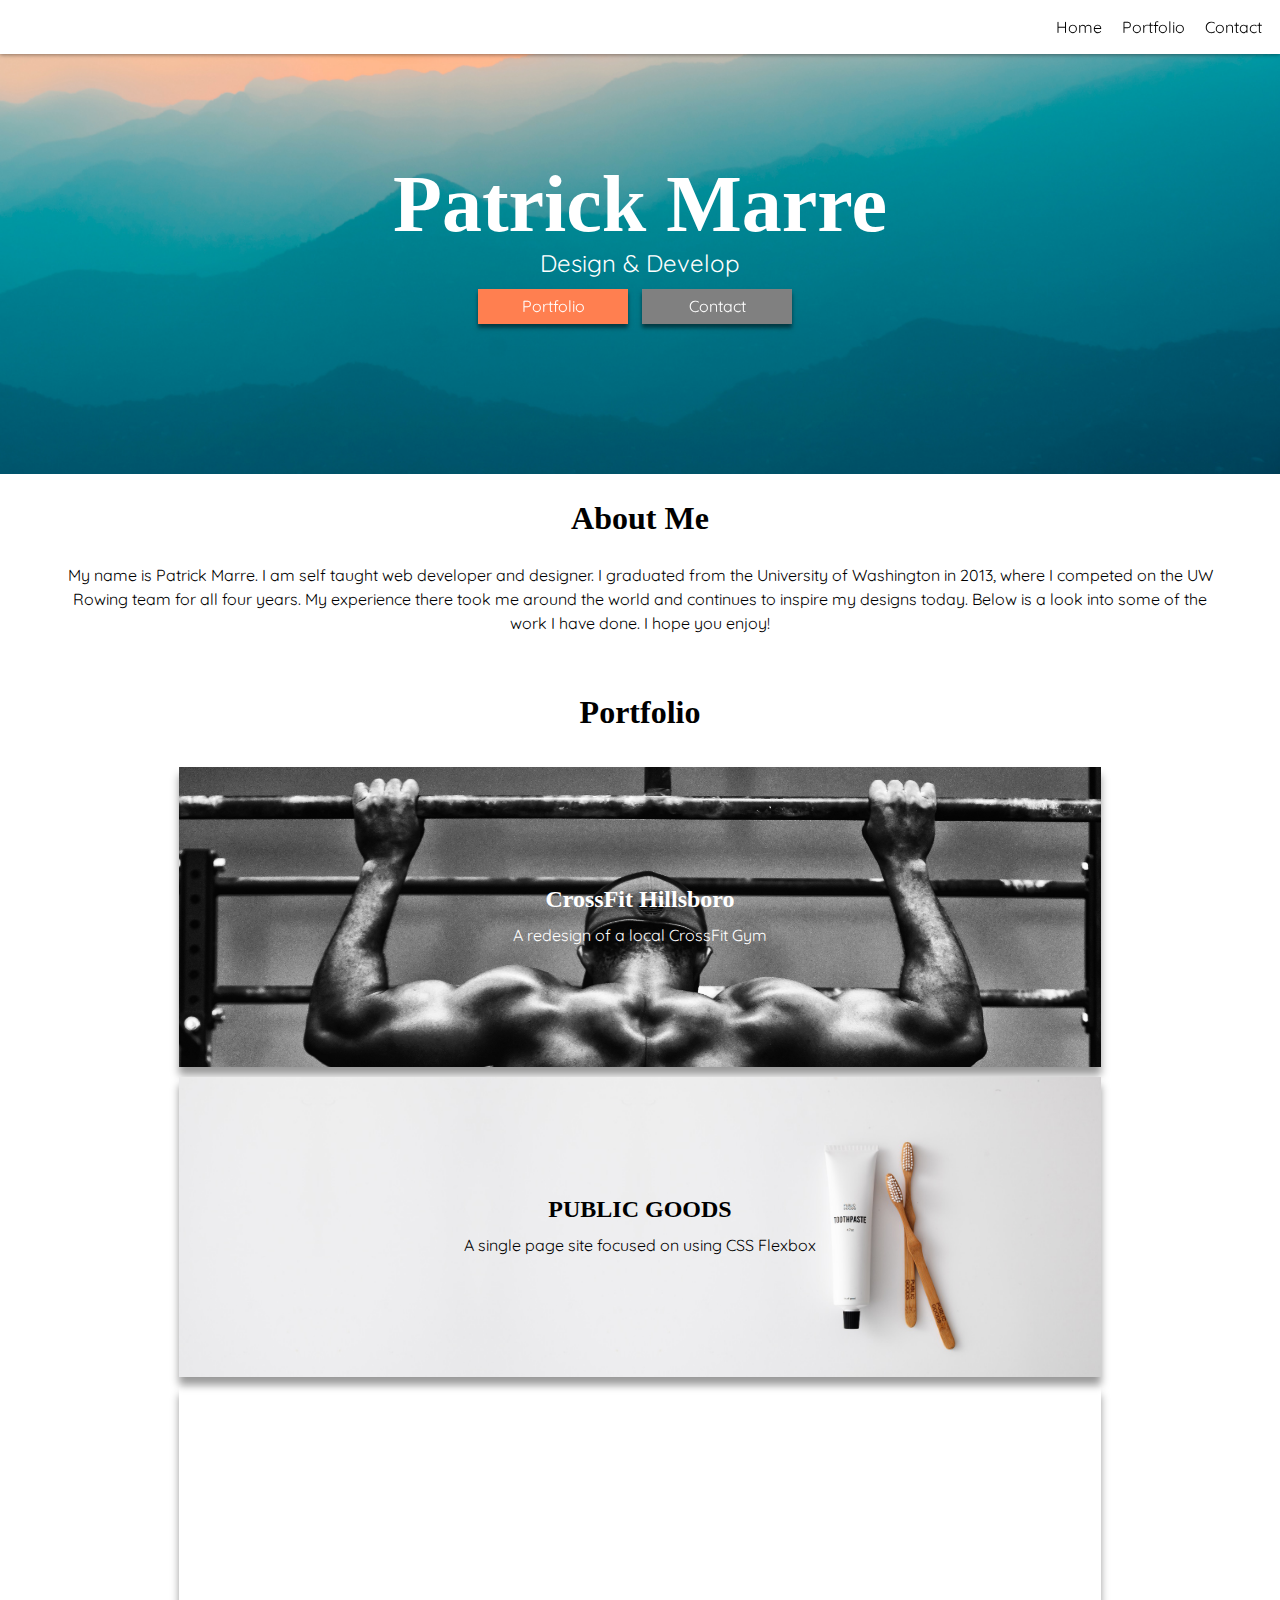
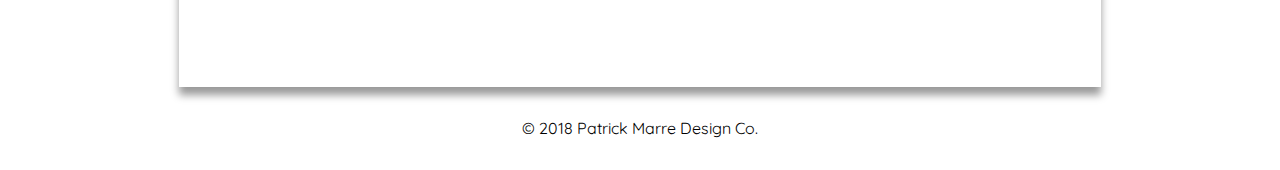
==== index.html @ 1d628f20 "Added link to BOFC" ====
<!DOCTYPE html>
<html>

<head>
    <!-- Global site tag (gtag.js) - Google Analytics -->
<script async src="https://www.googletagmanager.com/gtag/js?id=UA-74331224-1"></script>
<script>
  window.dataLayer = window.dataLayer || [];
  function gtag(){dataLayer.push(arguments);}
  gtag('js', new Date());

  gtag('config', 'UA-74331224-1');
</script>
    <meta name="viewport" content="width=device-width, initial-scale=1.0">
    <title>Marre Design</title>
    <link rel="stylesheet" href="normalize.css">
    <link rel="stylesheet" href="marre.css">
    <link href="https://fonts.googleapis.com/css?family=Quicksand:300|Tinos:700" rel="stylesheet">

</head>

<body>
    <div class="wrapper">
        <header class="container nav-container">
            <nav>
                <!--     Full page nav           -->
                <ul class="main-nav">
                    <li class="nav-item"><a class="home-page" href="index.html">Home</a></li>
                    <li class="nav-item"><a class="portfolio-page" href="#portfolio">Portfolio</a></li>
                    <li class="nav-item"><a class="contact-page" href="contact.html">Contact</li>
                </ul>

                <!--   Mobile Nav -->
                <div class="overlay" id="myNav">
                    <a href="javascript:void(0)" class="closebtn" onclick="closeNav()">&times;</a>
                        <div class="overlay-content">
                            <a href="#">Home</a>
                            <a href="#portfolio">Portfolio</a>
                            <a href="contact.html">Contact</a>
                        </div>
    </div>
    <div class="icon-container">
        <div class="menu-icon" onclick="openNav()">
            <div class="menu-bar"></div>
            <div class="menu-bar"></div>
            <div class="menu-bar"></div>
        </div>

    </div>
    </nav>
    </header>

    <div class="banner">
        <div class="container">
            <div class="title-heading">
                <h1 class="headline">Patrick Marre</h1>
                <span class="subText" id="span-head">Design &amp; Develop</span>
            </div>
            <div class="button-contain">
                <button class="main-btn port-btn"><a href="#portfolio" class="external">Portfolio</a></button>
                <button class="main-btn contact-btn"><a href="contact.html">Contact</a></button>
            </div>
        </div>
    </div>
    <section class="about container">
        <h2 class="about-me">About Me</h2>
        <p class="about-content">My name is Patrick Marre. I am self taught web developer and designer. I graduated from the University of Washington in 2013, where I competed on the UW Rowing team for all four years. My experience there took me around the world and continues to inspire my designs today. Below is a look into some of the work I have done. I hope you enjoy!</p>
    </section>
    <section class="portfolio container">
        <h2 class="port-header" id="portfolio">Portfolio</h2>
        <div class="port-contain">
            <a class="portLinkOne" href="cfh.html">
                <div class="port-item itemOne">
                    <div class="port-text">
                        <h2>CrossFit Hillsboro</h2>
                        <p>A redesign of a local CrossFit Gym</p>
                    </div>
                </div>
            </a>
            <a class="portLinkTwo" href="public_goods.html">
                <div class="port-item itemTwo">
                    <div class="port-text">
                        <h2>PUBLIC GOODS</h2>
                        <p>A single page site focused on using CSS Flexbox</p>
                    </div>
                </div>
            </a>
            <a class="portLinkThree" href="Black%2520Oak%2520(1)/index.html">
                <div class="port-item itemThree">
                    <div class="port-text">
                        <h2>Black Oak Forest Consulting</h2>
                        <p>A project focused on using Bootstrap</p>
                    </div>
                </div>
            </a>
        </div>
    </section>
    <footer class="main-footer">
        <span>&copy; 2018 Patrick Marre Design Co.</span>
    </footer>

    </div>

    <script src="https://code.jquery.com/jquery-3.3.1.min.js" integrity="sha256-FgpCb/KJQlLNfOu91ta32o/NMZxltwRo8QtmkMRdAu8=" crossorigin="anonymous"></script>
    <script src="marre.js"></script>

</body>

</html>
---- marre.css ----
/*---- Base Styling ----*/

* {
    box-sizing: border-box;
    font-family: "Quicksand", serif;
}

html,
body {
    margin: 0;
}

body {
    display: flex;
    min-height: 100vh;
    flex-direction: column;
}

.container {
    width: 90%;
    margin: 0 auto;
    display: flex;
    flex-direction: column;

}

a {
    text-decoration: none;
    color: black;
}

a:focus {
    color: coral;
}

.main-btn a {
    color: white;
    display: block;
}

button:hover {
    opacity: .8;

}

ul,
ol {
    margin: 0;
    padding: 0;
    margin-right: 10px;
}

p {
    line-height: 20px;
}


/*---- Header ----*/

.banner {
    padding: 150px;
    width: 100%;
    background-image: url(willian-justen-de-vasconcellos-603962-unsplash.jpg);
    background-color: tomato;
    color: white;
    background-repeat: no-repeat;
    background-position: center;
    background-size: cover;
    z-index: -1000;
}

h1,
span {
    text-align: center;
}

.headline {
    font-family: "Tinos", cursive;
}


h2,
p {
    text-align: center;
}

h2 {
    font-family: "Tinos", sans-serif;
}

/*---- Main Content ----*/

.about-me,
.port-header {
    font-size: 2em;
}

.about-content {
    line-height: 1.5;
    margin-top: 0;
    margin-bottom: 2em;
}

/*---- Footer ----*/

footer {
    padding: 2em;
    border-top: solid 1px black color: white;
    text-align: center;
    height: calc(100vh-56px);
}



/*---- Media Queries ----*/

@media (max-width: 795px) {
    .main-nav {
        display: none;
    }

    .menu-icon {
        padding-top: 15px;
    }

    .menu-bar {
        background-color: black;
        width: 30px;
        height: 5px;
        margin: 0 auto;
        margin-top: 3px;
    }


    .menu-bar:nth-child(3) {
        margin-bottom: 25px;
    }

    .menu-bar:nth-child(1):hover {
        background-color: coral;
        width: 20px;
    }
    .menu-bar:nth-child(2):hover {
        background-color: coral;
        width: 20px;
    }
    .menu-bar:nth-child(3):hover {
        background-color: coral;
        width: 20px;
    }
    /*---- Mobile Menu Overlay ----*/
    #myNav {
        height: 0;
        width: 100%;
        position: fixed;
        z-index: 3000;
        left: 0;
        top: 0;
        background-color: rgba(0, 0, 0, .8);
        overflow-x: hidden;
        transition: .5s;
    }

    .overlay-content {
        position: relative;
        top: 25%;
        width: 100%;
        text-align: center;
        margin-top: 30px;
    }

    .overlay a {
        padding: 8px;
        text-decoration: none;
        color: white;
        display: block;
        transition: 0.3s;
    }

    .overlay a:hover,
    .overlay a:focus {
        color: coral;
    }

    .overlay .closebtn {
        position: absolute;
        top: 20px;
        right: 45px;
        font-size: 60px;
    }

    /*    Finish Menu Overlay    */
    .container {
        width: 90%;
    }

    .banner {
        padding: 30% 0;
    }

    .headline,
    .subText {
        display: block;

    }

    .port-btn,
    .contact-btn {
        width: 100px;
        padding: .5em;
        display: block;
        margin: 10px auto;
    }

    .port-btn {
        background-color: coral;
        color: white;
        box-shadow: 0 4px 4px rgba(0, 0, 0, .5);
        border: none;
    }

    .contact-btn {
        background-color: gray;
        color: white;
        box-shadow: 0 4px 4px rgba(0, 0, 0, .5);
        border: none;
    }


    .port-item {
        width: 100%;
        height: 200px;
        background-position: center;
        background-repeat: no-repeat;
        background-size: cover;
        position: relative;
    }

    .port-item:hover {
        opacity: .9;
    }

    .port-text {
        line-height: .5;
        margin: 0 auto;
        text-align: center;
        position: absolute;
        transform: translate(75%, 70%);
        width: 80%;
    }

    .port-item a {
        display: block;
    }

    .itemOne {
        background-image: url("edgar-chaparro-669210-unsplash.jpg");
        background-position: top;
        color: white;
    }

    .itemTwo {
        background-image: url("PublicGoods_Laydown_0443.jpg");
        background-position: center;
        color: black;
    }
    .itemThree {
        background-image: url("tree.jpg");
        color: white;
    }

    /*---- Contact Page ----*/
    .contact-banner {
        padding: 75px 10px 10px 10px;
        width: 100%;
        background-color: white;
        color: coral;
        z-index: -1000;
    }

    .contact-headline {
        color: coral;
        margin: 5px auto;
        text-align: center;
        padding-top: 5px;
    }

    .contact-stuff {
        display: inline-flex;
        margin: 0 auto;
        flex-direction: row;
        flex-wrap: wrap;
        /*    background-color: aliceblue;*/
        box-shadow: 0px 2px 4px rgba(0, 0, 0, .4);
        max-width: 400px;
    }

    form {
        padding: 30px;
        min-width: 100%;
    }

    input,
    textarea {
        margin: 5px auto;
        padding: 5px;
        color: gainsboro;
        min-width: 100%;
    }

    input:focus {
        color: black;

    }

    textarea:focus {
        color: black;
    }

    .contact-info {
        width: 100%;
        margin: 5px;
        padding: 5px;
    }

    .port-text {
        position: absolute;
        top: 50%;
        left: 50%;
        transform: translate(-50%, -50%);
        padding: 0 10px
    }
}

@media (min-width: 795px) {
    #myNav {
        display: none;
    }

    .nav-container {
        display: flex;
        width: 100%;
        position: fixed;
        background-color: white;
        box-shadow: 0 1px 4px rgba(0, 0, 0, .4);
        z-index: 3000;
    }

    .main-nav {
        flex: 1 50%;
        flex-direction: row;
        padding: .5em;
        float: right;
    }

    .icon-container {
        display: none;
    }

    .banner {
        min-height: 50vh;

    }

    .headline {
        line-height: 0;
        font-size: 5em;
    }

    .subText {
        margin: 0;
        line-height: .5;
        font-size: 1.5em;
    }

    .headline,
    .subText {
        display: block;
    }

    .title-heading {
        display: block;
        margin: 0 auto;
    }

    .button-contain {

        margin: 0 auto;
        z-index: 10000;
    }

    .port-btn,
    .contact-btn {
        width: 150px;
        padding: .5em;
        margin-top: 20px;
        color: white;
        box-shadow: 0 4px 4px rgba(0, 0, 0, .5);
        border: none;
        margin-right: 10px;

    }

    .port-btn {
        background-color: coral;
        color: white;
    }

    .contact-btn {
        background-color: gray;
    }

    ul,
    ol {
        margin: 0;
        padding: 0;
    }

    ul {
        display: flex;
        flex-direction: column;
        flex-wrap: wrap;
        text-align: center;
    }

    .nav-item {
        list-style: none;
        margin: 0 auto;
        padding: 5px;
        margin: 5px;
    }

    .nav-item:hover {
        border-bottom: solid 3px;
        border-bottom-color: coral;
    }

    .nav-item:active {
        border-bottom: solid 3px;
        border-bottom-color: coral;
    }

    .port-contain {
        display: flex;
        flex-direction: column;
        justify-content: center;
        width: 80%;
        margin: 0 auto;

    }

    .port-item {
        width: 100%;
        height: 300px;
        margin-top: 10px;
        background-position: center;
        background-repeat: no-repeat;
        background-size: cover;
        position: relative;
        box-shadow: 0 8px 8px rgba(0, 0, 0, .4);
    }

    .port-item:hover {
        opacity: .9;
    }

    .port-text {
        line-height: .5;
        margin: 0 auto;
        text-align: center;
        position: absolute;
        top: 50%;
        left: 50%;
        transform: translate(-50%, -50%);
        padding: 0 50px;
        min-width: 40%;
    }
    .itemOne {
        background-image: url("edgar-chaparro-669210-unsplash.jpg");
        background-position: top;
        color: white;
    }

    .itemTwo {
        background-image: url("PublicGoods_Laydown_0443.jpg");
        background-position: center;
        color: black;
    }
    .itemThree {
        background-image: url("tree.jpg");
        color: white;
    }

    /*---- Contact Page ----*/
    .contact-banner {
        padding: 75px 10px 10px 10px;
        width: 100%;
        background-color: white;
        color: coral;
        z-index: -1000;
    }

    .contact-headline {
        color: coral;
        margin: 5px auto;
        text-align: center;
        padding-top: 70px;
        font-size: 2em;
    }

    .contact-stuff {
        display: inline-flex;
        margin: 0 auto;
        flex-direction: row;
        flex-wrap: wrap;
        box-shadow: 0px 1px 4px rgba(0, 0, 0, .4);
        max-width: 400px;
        background-color: gainsboro;
        color: black;
    }

    form {
        padding: 30px;
        min-width: 100%;
    }

    input,
    textarea {
        margin: 5px auto;
        padding: 5px;
        color: gainsboro;
        min-width: 100%;
    }

    input:focus {
        color: black;

    }

    textarea:focus {
        color: black;
    }

    .contact-info {
        width: 100%;
        margin: 5px;
        padding: 5px;
    }

}

}
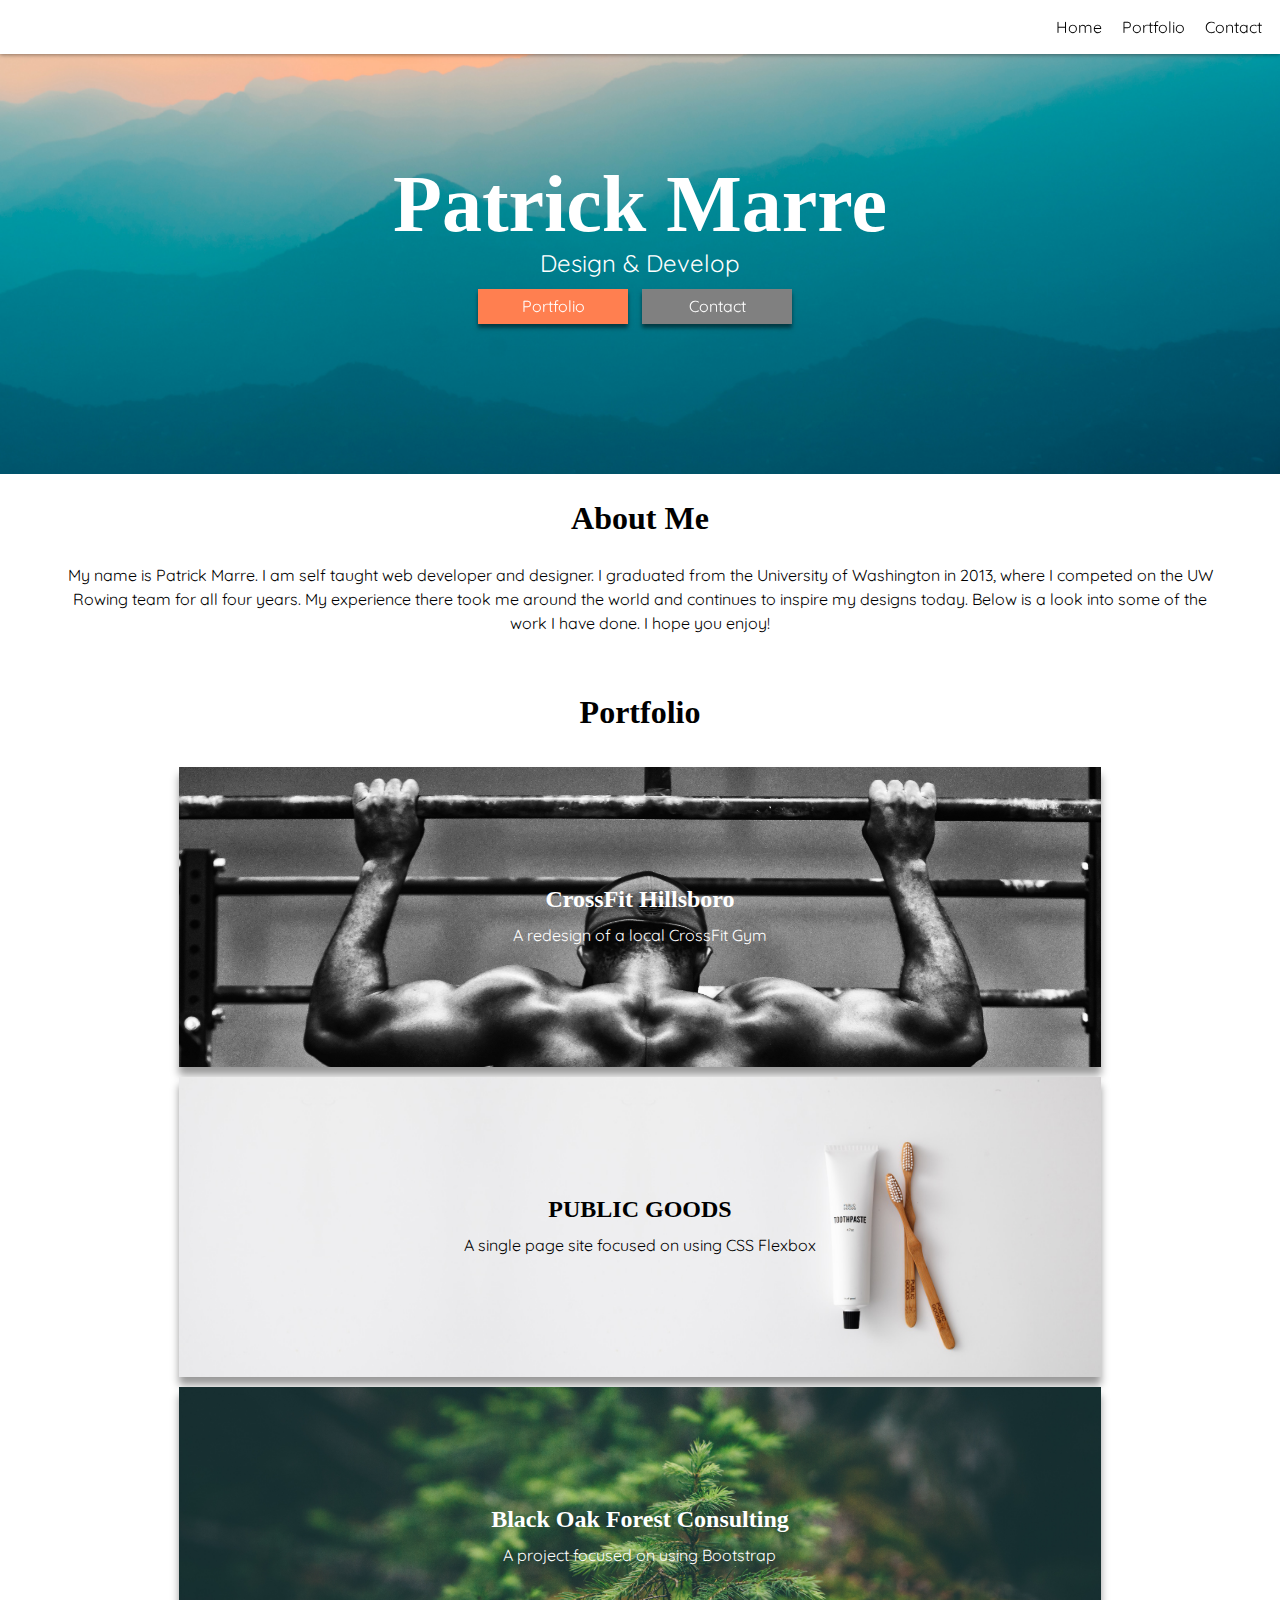
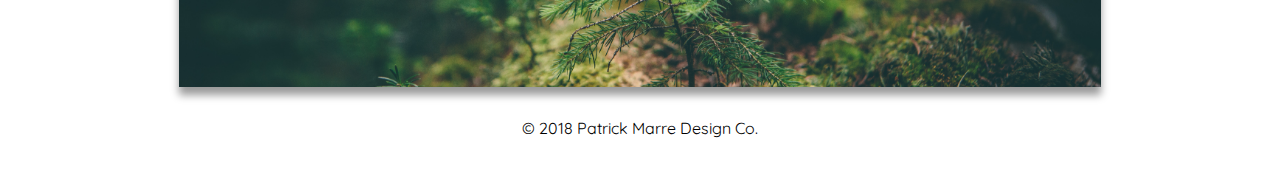
==== commit bbd30505: "Fixed link to BOFC" ====
--- a/index.html
+++ b/index.html
@@ -85,7 +85,7 @@
                     </div>
                 </div>
             </a>
-            <a class="portLinkThree" href="Black%2520Oak%2520(1)/index.html">
+            <a class="portLinkThree" href="blackoak/index.html">
                 <div class="port-item itemThree">
                     <div class="port-text">
                         <h2>Black Oak Forest Consulting</h2>
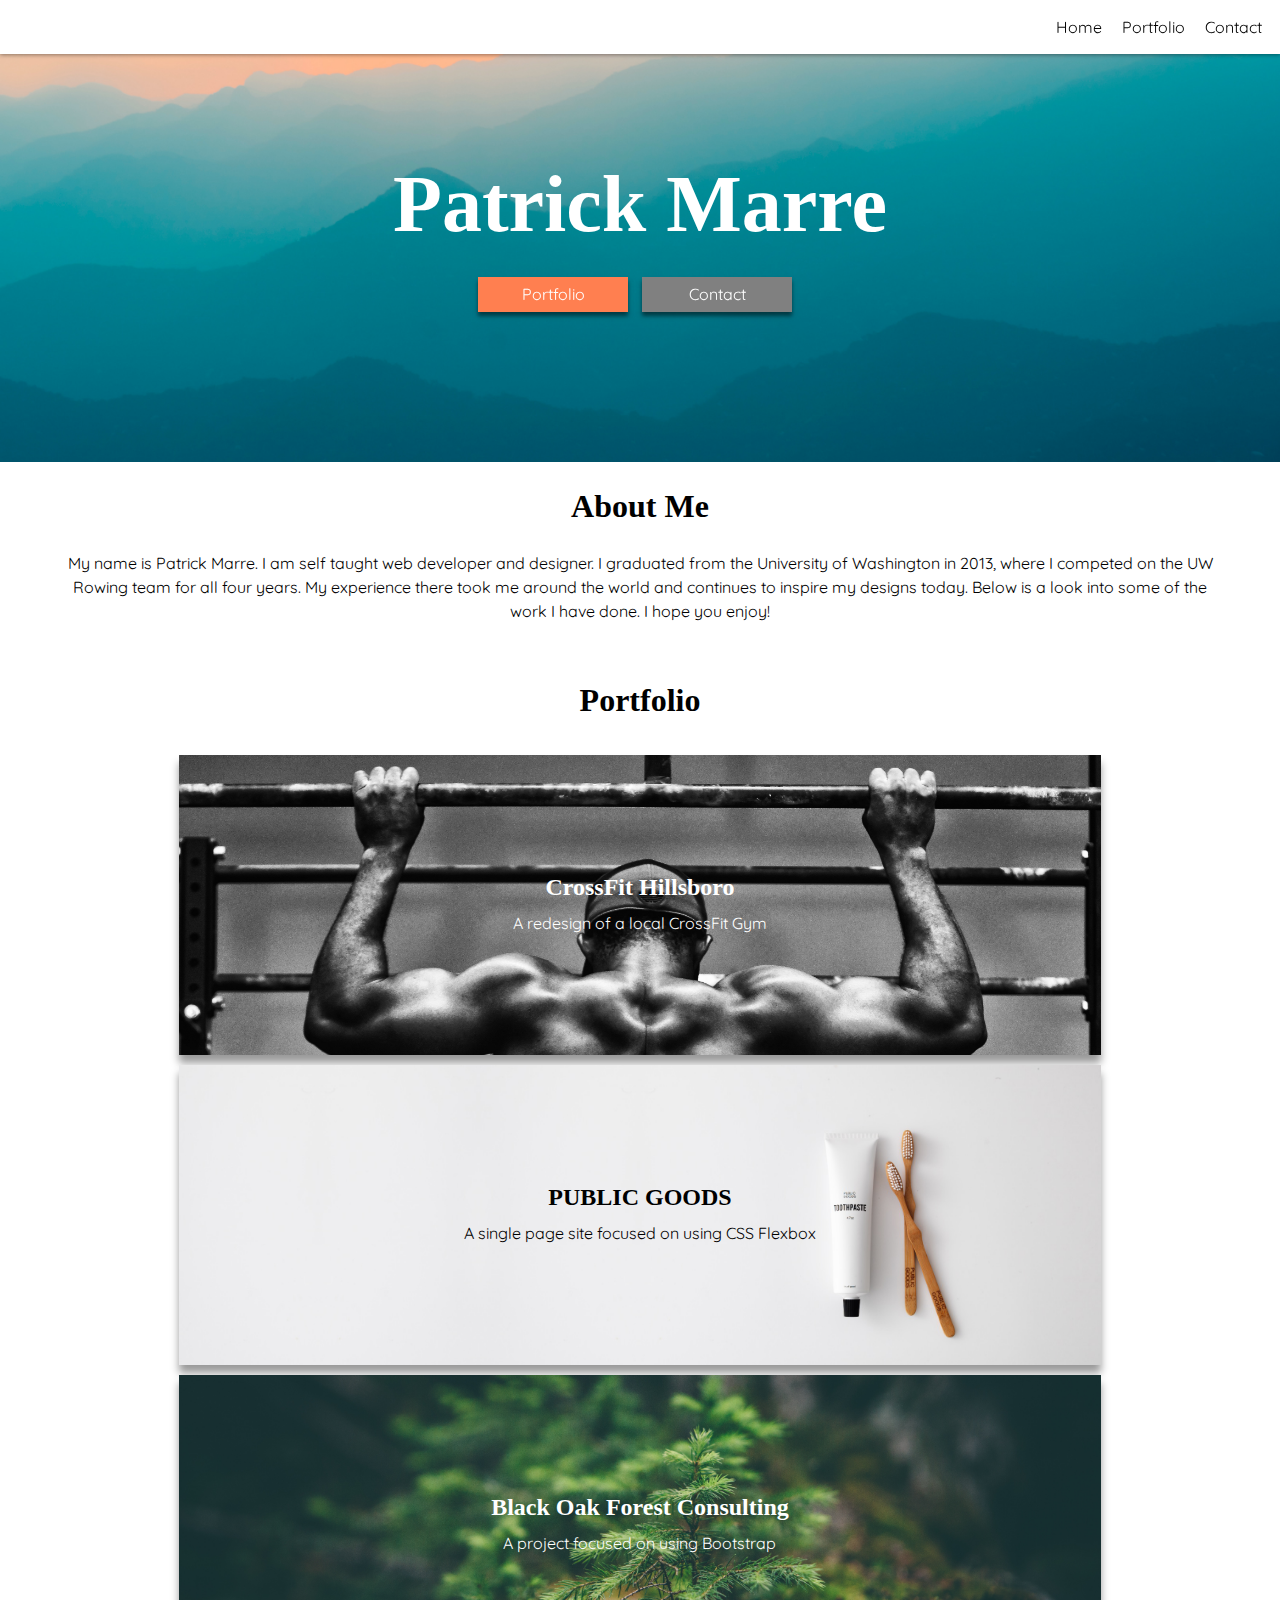
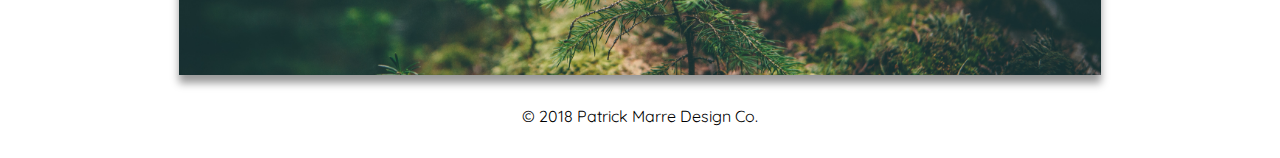
==== commit 8f98d760: "Fixed Portfolio / Added Social Media" ====
--- a/index.html
+++ b/index.html
@@ -3,16 +3,22 @@
 
 <head>
     <!-- Global site tag (gtag.js) - Google Analytics -->
+    <!--
 <script async src="https://www.googletagmanager.com/gtag/js?id=UA-74331224-1"></script>
 <script>
-  window.dataLayer = window.dataLayer || [];
-  function gtag(){dataLayer.push(arguments);}
-  gtag('js', new Date());
+    window.dataLayer = window.dataLayer || [];
 
-  gtag('config', 'UA-74331224-1');
+    function gtag() {
+        dataLayer.push(arguments);
+    }
+    gtag('js', new Date());
+
+    gtag('config', 'UA-74331224-1');
 </script>
+-->
     <meta name="viewport" content="width=device-width, initial-scale=1.0">
     <title>Marre Design</title>
+    <link rel="stylesheet" href="https://use.fontawesome.com/releases/v5.2.0/css/all.css" integrity="sha384-hWVjflwFxL6sNzntih27bfxkr27PmbbK/iSvJ+a4+0owXq79v+lsFkW54bOGbiDQ" crossorigin="anonymous">
     <link rel="stylesheet" href="normalize.css">
     <link rel="stylesheet" href="marre.css">
     <link href="https://fonts.googleapis.com/css?family=Quicksand:300|Tinos:700" rel="stylesheet">
@@ -25,7 +31,7 @@
             <nav>
                 <!--     Full page nav           -->
                 <ul class="main-nav">
-                    <li class="nav-item"><a class="home-page" href="index.html">Home</a></li>
+                    <li class="nav-item"><a class="home-page" href="marre.html">Home</a></li>
                     <li class="nav-item"><a class="portfolio-page" href="#portfolio">Portfolio</a></li>
                     <li class="nav-item"><a class="contact-page" href="contact.html">Contact</li>
                 </ul>
@@ -54,11 +60,16 @@
         <div class="container">
             <div class="title-heading">
                 <h1 class="headline">Patrick Marre</h1>
-                <span class="subText" id="span-head">Design &amp; Develop</span>
+
             </div>
             <div class="button-contain">
                 <button class="main-btn port-btn"><a href="#portfolio" class="external">Portfolio</a></button>
                 <button class="main-btn contact-btn"><a href="contact.html">Contact</a></button>
+            </div>
+            <div class="social-icons">
+                <a href="https://github.com/pmarre" target="_blank"><i class="fab fa-github"></i></a>
+                <a href="https://www.instagram.com/pmdelyte/" target="_blank"><i class="fab fa-instagram"></i></a>
+                <a href="https://www.linkedin.com/in/patrickmarre/" target="_blank"><i class="fab fa-linkedin"></i></a>
             </div>
         </div>
     </div>
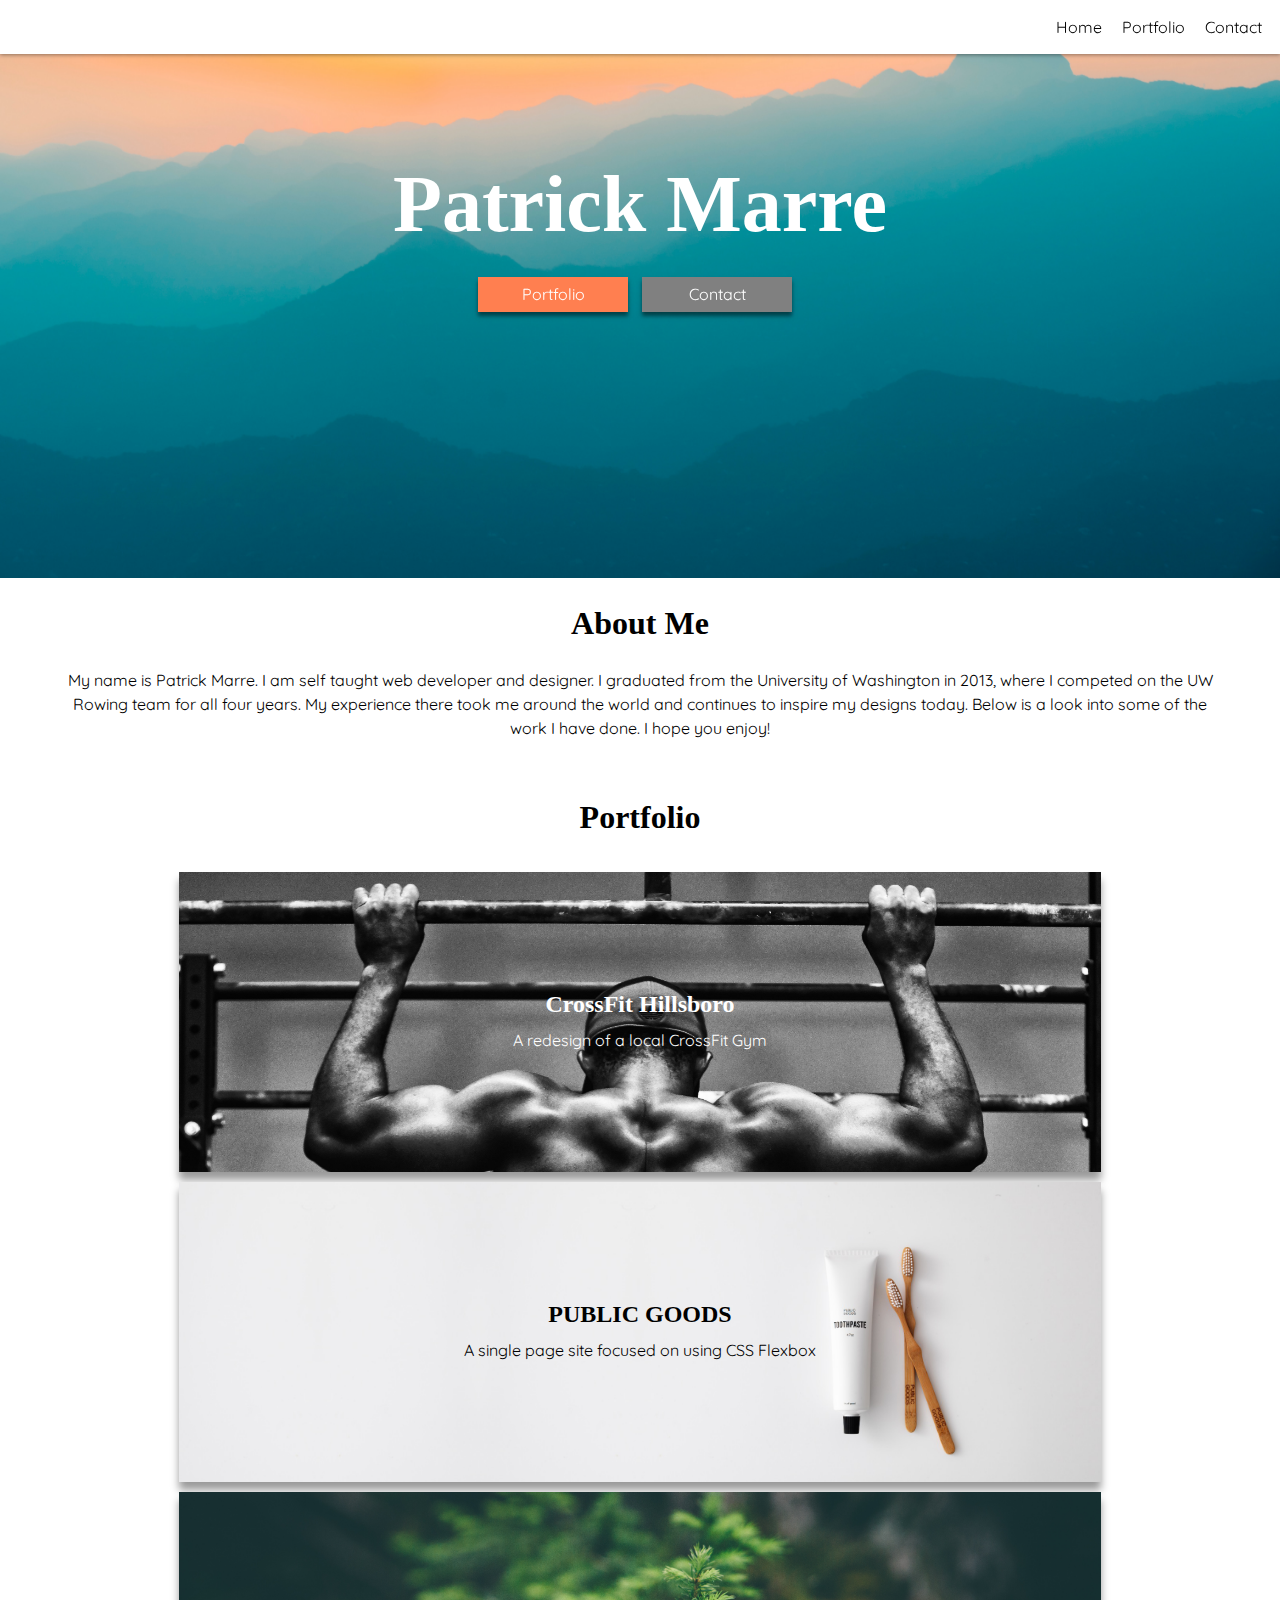
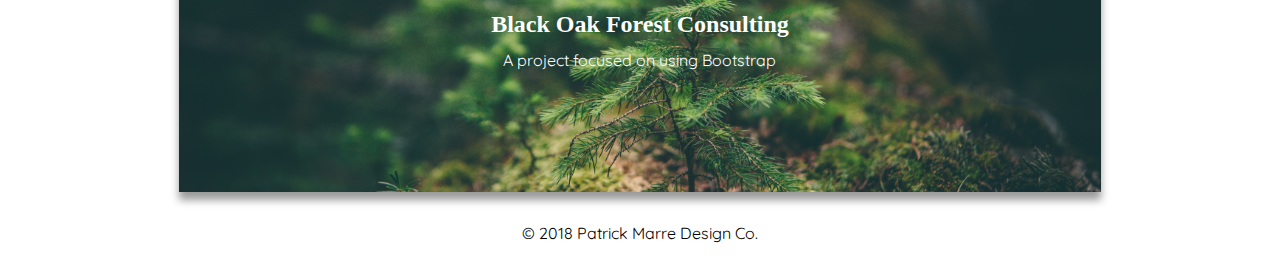
==== commit b4b9bd40: "Update index.html" ====
--- a/index.html
+++ b/index.html
@@ -3,7 +3,7 @@
 
 <head>
     <!-- Global site tag (gtag.js) - Google Analytics -->
-    <!--
+
 <script async src="https://www.googletagmanager.com/gtag/js?id=UA-74331224-1"></script>
 <script>
     window.dataLayer = window.dataLayer || [];
@@ -15,7 +15,7 @@
 
     gtag('config', 'UA-74331224-1');
 </script>
--->
+
     <meta name="viewport" content="width=device-width, initial-scale=1.0">
     <title>Marre Design</title>
     <link rel="stylesheet" href="https://use.fontawesome.com/releases/v5.2.0/css/all.css" integrity="sha384-hWVjflwFxL6sNzntih27bfxkr27PmbbK/iSvJ+a4+0owXq79v+lsFkW54bOGbiDQ" crossorigin="anonymous">
@@ -80,7 +80,7 @@
     <section class="portfolio container">
         <h2 class="port-header" id="portfolio">Portfolio</h2>
         <div class="port-contain">
-            <a class="portLinkOne" href="cfh.html">
+            <a class="portLinkOne" href="cfh.html" target="_blank">
                 <div class="port-item itemOne">
                     <div class="port-text">
                         <h2>CrossFit Hillsboro</h2>
@@ -88,7 +88,7 @@
                     </div>
                 </div>
             </a>
-            <a class="portLinkTwo" href="public_goods.html">
+            <a class="portLinkTwo" href="public_goods.html" target="_blank">
                 <div class="port-item itemTwo">
                     <div class="port-text">
                         <h2>PUBLIC GOODS</h2>
@@ -96,7 +96,7 @@
                     </div>
                 </div>
             </a>
-            <a class="portLinkThree" href="blackoak/index.html">
+            <a class="portLinkThree" href="blackoak/index.html" target="_blank">
                 <div class="port-item itemThree">
                     <div class="port-text">
                         <h2>Black Oak Forest Consulting</h2>
--- a/marre.css
+++ b/marre.css
@@ -88,6 +88,16 @@
     font-family: "Tinos", sans-serif;
 }
 
+.social-icons {
+    margin: 40px auto;
+    font-size: 2rem;
+}
+
+a i {
+    margin: 0 20px;
+    color: white;
+}
+
 /*---- Main Content ----*/
 
 .about-me,
@@ -269,6 +279,10 @@
         color: white;
     }
 
+    .itemThree h2 {
+        line-height: 1;
+    }
+
     /*---- Contact Page ----*/
     .contact-banner {
         padding: 75px 10px 10px 10px;
@@ -465,6 +479,7 @@
     }
 
     .port-text {
+
         line-height: .5;
         margin: 0 auto;
         text-align: center;
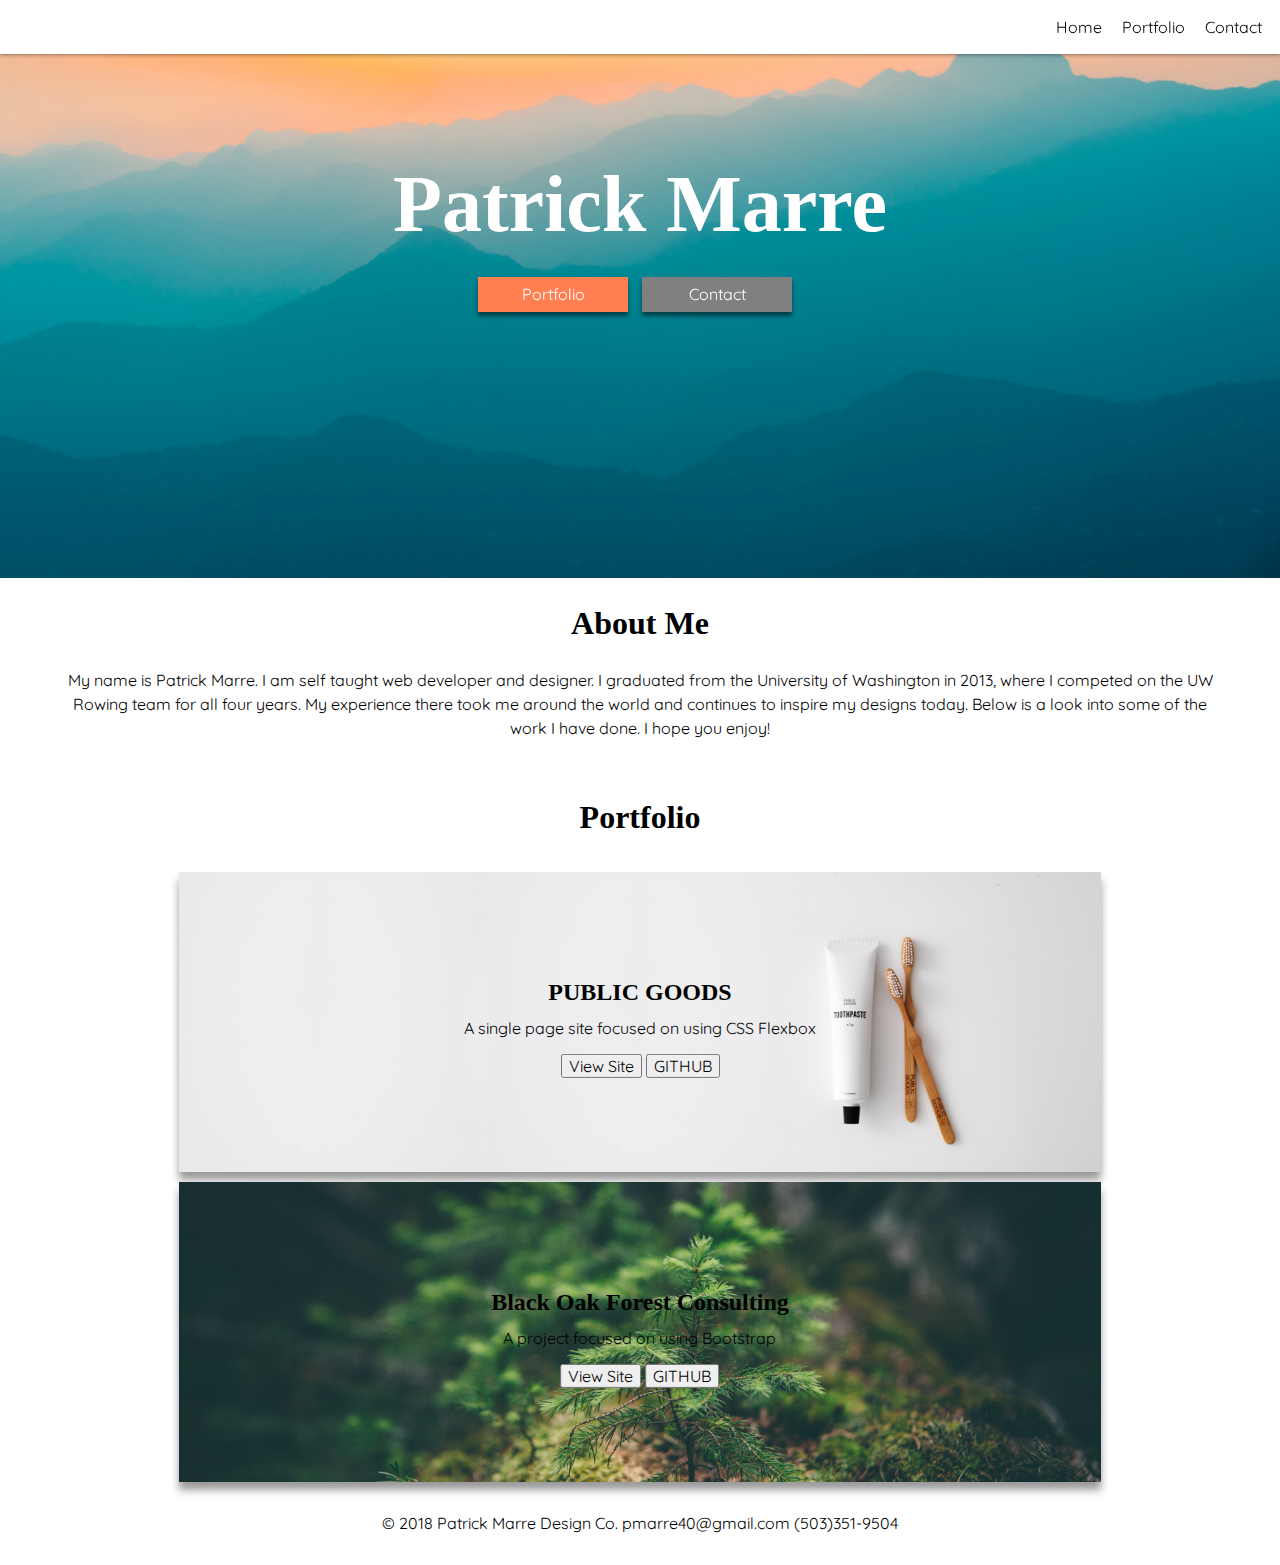
==== commit 742b85a2: "update to hp" ====
--- a/index.html
+++ b/index.html
@@ -3,7 +3,7 @@
 
 <head>
     <!-- Global site tag (gtag.js) - Google Analytics -->
-
+    <!--
 <script async src="https://www.googletagmanager.com/gtag/js?id=UA-74331224-1"></script>
 <script>
     window.dataLayer = window.dataLayer || [];
@@ -15,7 +15,7 @@
 
     gtag('config', 'UA-74331224-1');
 </script>
-
+-->
     <meta name="viewport" content="width=device-width, initial-scale=1.0">
     <title>Marre Design</title>
     <link rel="stylesheet" href="https://use.fontawesome.com/releases/v5.2.0/css/all.css" integrity="sha384-hWVjflwFxL6sNzntih27bfxkr27PmbbK/iSvJ+a4+0owXq79v+lsFkW54bOGbiDQ" crossorigin="anonymous">
@@ -28,12 +28,12 @@
 <body>
     <div class="wrapper">
         <header class="container nav-container">
-            <nav>
+            <nav class="navbar">
                 <!--     Full page nav           -->
                 <ul class="main-nav">
-                    <li class="nav-item"><a class="home-page" href="marre.html">Home</a></li>
+                    <li class="nav-item"><a class="home-page" href="#">Home</a></li>
                     <li class="nav-item"><a class="portfolio-page" href="#portfolio">Portfolio</a></li>
-                    <li class="nav-item"><a class="contact-page" href="contact.html">Contact</li>
+                    <li class="nav-item"><a class="contact-page" href="#contact-info">Contact</li>
                 </ul>
 
                 <!--   Mobile Nav -->
@@ -42,7 +42,7 @@
                         <div class="overlay-content">
                             <a href="#">Home</a>
                             <a href="#portfolio">Portfolio</a>
-                            <a href="contact.html">Contact</a>
+                            <a href="#contact-info">Contact</a>
                         </div>
     </div>
     <div class="icon-container">
@@ -64,7 +64,7 @@
             </div>
             <div class="button-contain">
                 <button class="main-btn port-btn"><a href="#portfolio" class="external">Portfolio</a></button>
-                <button class="main-btn contact-btn"><a href="contact.html">Contact</a></button>
+                <button class="main-btn contact-btn"><a href="#contact-info">Contact</a></button>
             </div>
             <div class="social-icons">
                 <a href="https://github.com/pmarre" target="_blank"><i class="fab fa-github"></i></a>
@@ -80,34 +80,37 @@
     <section class="portfolio container">
         <h2 class="port-header" id="portfolio">Portfolio</h2>
         <div class="port-contain">
-            <a class="portLinkOne" href="cfh.html" target="_blank">
-                <div class="port-item itemOne">
-                    <div class="port-text">
-                        <h2>CrossFit Hillsboro</h2>
-                        <p>A redesign of a local CrossFit Gym</p>
-                    </div>
-                </div>
-            </a>
-            <a class="portLinkTwo" href="public_goods.html" target="_blank">
+
+            <a class="portLinkTwo" href="public_goods.html">
                 <div class="port-item itemTwo">
                     <div class="port-text">
                         <h2>PUBLIC GOODS</h2>
                         <p>A single page site focused on using CSS Flexbox</p>
+                        <a class="p1-link" href="public_goods.html" target="_blank"><button class="p1-btn">View Site</button></a>
+                        <a class="gh-link" href="https://github.com/pmarre/pmarre.github.io/blob/master/public_goods.html" target="_blank"><button class="github-btn">GITHUB</button></a>
+
                     </div>
                 </div>
             </a>
-            <a class="portLinkThree" href="blackoak/index.html" target="_blank">
+            <a class="portLinkThree" href="blackoak/index.html">
                 <div class="port-item itemThree">
-                    <div class="port-text">
-                        <h2>Black Oak Forest Consulting</h2>
-                        <p>A project focused on using Bootstrap</p>
+                    <div class="port-text port-text2">
+                        <h2 id="port2">Black Oak Forest Consulting</h2>
+                        <p id="port2p">A project focused on using Bootstrap</p>
+                        <a class="p1-link" href="blackoak/index.html" target="_blank"><button class="p1-btn">View Site</button></a>
+                        <button class="github-btn"><a class="gh-link" href="https://github.com/pmarre/pmarre.github.io/blob/master/blackoak/index.html" target="_blank">GITHUB</a></button>
                     </div>
                 </div>
             </a>
         </div>
     </section>
     <footer class="main-footer">
-        <span>&copy; 2018 Patrick Marre Design Co.</span>
+        <div id="contact-info">
+            <span>&copy; 2018 Patrick Marre Design Co.</span>
+            <a href="mailto:pmarre40@gmail.com">pmarre40@gmail.com</a>
+            <span>(503)351-9504</span>
+
+        </div>
     </footer>
 
     </div>
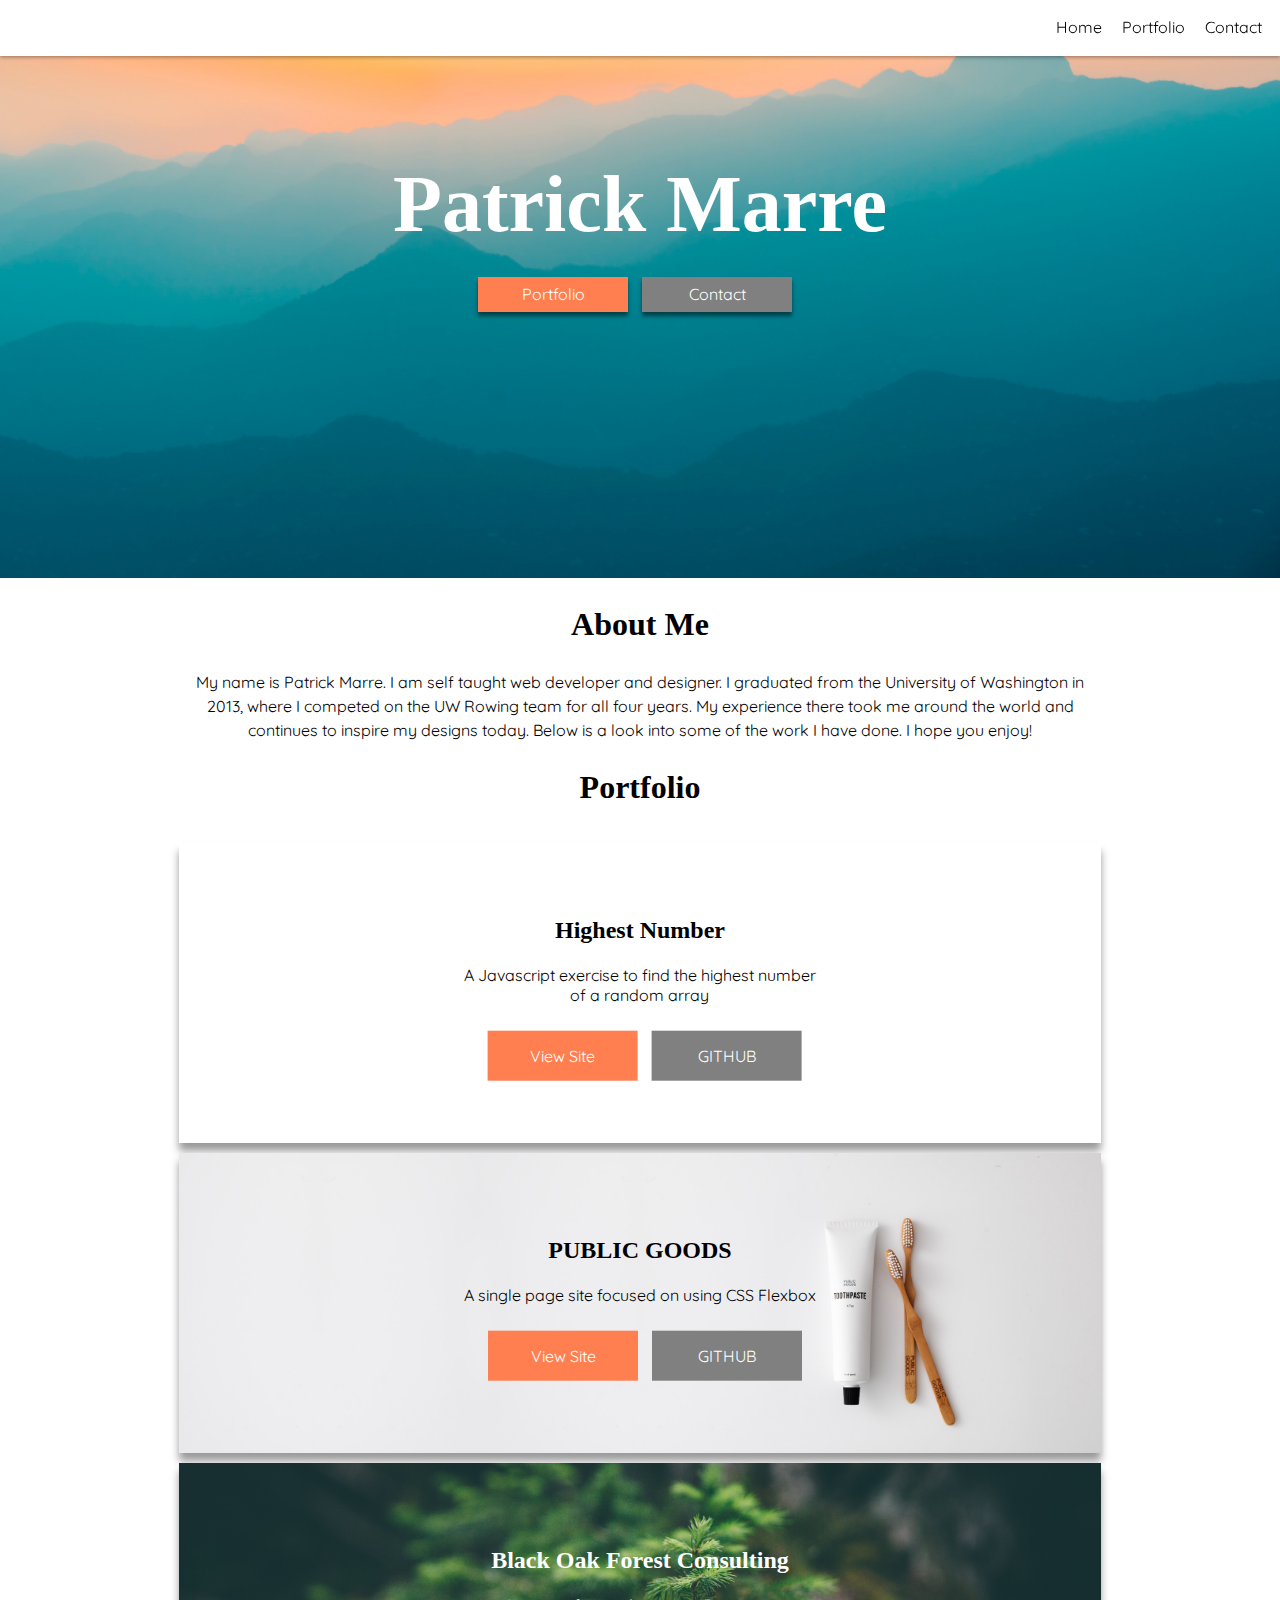
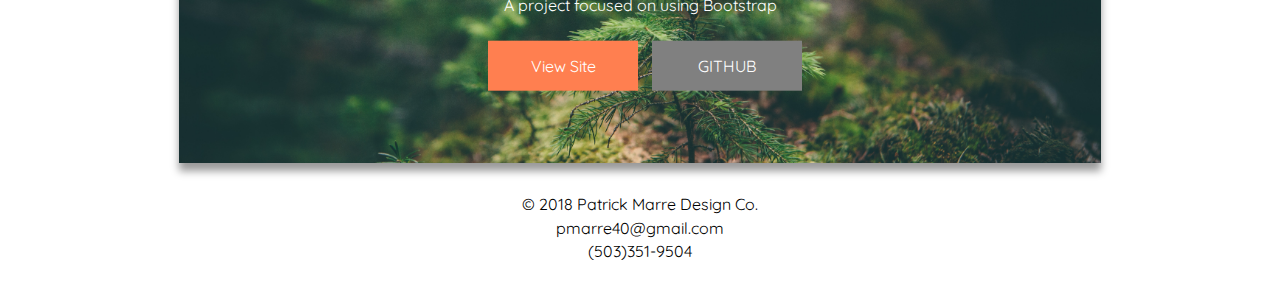
==== commit da6be52b: "Added Highest Number Project" ====
--- a/index.html
+++ b/index.html
@@ -39,79 +39,89 @@
                 <!--   Mobile Nav -->
                 <div class="overlay" id="myNav">
                     <a href="javascript:void(0)" class="closebtn" onclick="closeNav()">&times;</a>
-                        <div class="overlay-content">
-                            <a href="#">Home</a>
-                            <a href="#portfolio">Portfolio</a>
-                            <a href="#contact-info">Contact</a>
+                    <div class="overlay-content">
+                        <a href="#">Home</a>
+                        <a href="#portfolio">Portfolio</a>
+                        <a href="#contact-info">Contact</a>
+                    </div>
+                </div>
+                <div class="icon-container">
+                    <div class="menu-icon" onclick="openNav()">
+                        <div class="menu-bar"></div>
+                        <div class="menu-bar"></div>
+                        <div class="menu-bar"></div>
+                    </div>
+
+                </div>
+            </nav>
+        </header>
+
+        <div class="banner">
+            <div class="container">
+                <div class="title-heading">
+                    <h1 class="headline">Patrick Marre</h1>
+
+                </div>
+                <div class="button-contain">
+                    <button class="main-btn port-btn"><a href="#portfolio" class="external">Portfolio</a></button>
+                    <button class="main-btn contact-btn"><a href="#contact-info">Contact</a></button>
+                </div>
+                <div class="social-icons">
+                    <a href="https://github.com/pmarre" target="_blank"><i class="fab fa-github"></i></a>
+                    <a href="https://www.instagram.com/pmdelyte/" target="_blank"><i class="fab fa-instagram"></i></a>
+                    <a href="https://www.linkedin.com/in/patrickmarre/" target="_blank"><i class="fab fa-linkedin"></i></a>
+                </div>
+            </div>
+        </div>
+        <section class="about container">
+            <h2 class="about-me">About Me</h2>
+            <p class="about-content">My name is Patrick Marre. I am self taught web developer and designer. I graduated from the University of Washington in 2013, where I competed on the UW Rowing team for all four years. My experience there took me around the world and continues to inspire my designs today. Below is a look into some of the work I have done. I hope you enjoy!</p>
+        </section>
+        <section class="portfolio container">
+            <h2 class="port-header" id="portfolio">Portfolio</h2>
+            <div class="port-contain">
+                <a class="portLinkTwo" href="highestNum.html">
+                    <div class="port-item itemOne">
+                        <div class="port-text">
+                            <h2 id="port1">Highest Number</h2>
+                            <p id="port1p">A Javascript exercise to find the highest number of a random array</p>
+                            <a class="p1-link" href="highestNum.html" target="_blank"><button class="p1-btn">View Site</button></a>
+                            <a class="gh-link" href="https://github.com/pmarre/pmarre.github.io/blob/master/highestNum.html" target="_blank"><button class="github-btn">GITHUB</button></a>
+
                         </div>
-    </div>
-    <div class="icon-container">
-        <div class="menu-icon" onclick="openNav()">
-            <div class="menu-bar"></div>
-            <div class="menu-bar"></div>
-            <div class="menu-bar"></div>
-        </div>
+                    </div>
+                </a>
+                <a class="portLinkTwo" href="public_goods.html">
+                    <div class="port-item itemTwo">
+                        <div class="port-text">
+                            <h2>PUBLIC GOODS</h2>
+                            <p>A single page site focused on using CSS Flexbox</p>
+                            <a class="p1-link" href="public_goods.html" target="_blank"><button class="p1-btn">View Site</button></a>
+                            <a class="gh-link" href="https://github.com/pmarre/pmarre.github.io/blob/master/public_goods.html" target="_blank"><button class="github-btn">GITHUB</button></a>
 
-    </div>
-    </nav>
-    </header>
-
-    <div class="banner">
-        <div class="container">
-            <div class="title-heading">
-                <h1 class="headline">Patrick Marre</h1>
+                        </div>
+                    </div>
+                </a>
+                <a class="portLinkThree" href="blackoak/index.html">
+                    <div class="port-item itemThree">
+                        <div class="port-text port-text2">
+                            <h2 id="port2">Black Oak Forest Consulting</h2>
+                            <p id="port2p">A project focused on using Bootstrap</p>
+                            <a class="p1-link" href="blackoak/index.html" target="_blank"><button class="p1-btn">View Site</button></a>
+                            <button class="github-btn"><a class="gh-link" href="https://github.com/pmarre/pmarre.github.io/blob/master/blackoak/index.html" target="_blank">GITHUB</a></button>
+                        </div>
+                    </div>
+                </a>
+            </div>
+        </section>
+        <footer class="main-footer">
+            <div id="contact-info">
+                <span>&copy; 2018 Patrick Marre Design Co.</span>
+                <a href="mailto:pmarre40@gmail.com">pmarre40@gmail.com</a>
+                <span>(503)351-9504</span>
 
             </div>
-            <div class="button-contain">
-                <button class="main-btn port-btn"><a href="#portfolio" class="external">Portfolio</a></button>
-                <button class="main-btn contact-btn"><a href="#contact-info">Contact</a></button>
-            </div>
-            <div class="social-icons">
-                <a href="https://github.com/pmarre" target="_blank"><i class="fab fa-github"></i></a>
-                <a href="https://www.instagram.com/pmdelyte/" target="_blank"><i class="fab fa-instagram"></i></a>
-                <a href="https://www.linkedin.com/in/patrickmarre/" target="_blank"><i class="fab fa-linkedin"></i></a>
-            </div>
-        </div>
-    </div>
-    <section class="about container">
-        <h2 class="about-me">About Me</h2>
-        <p class="about-content">My name is Patrick Marre. I am self taught web developer and designer. I graduated from the University of Washington in 2013, where I competed on the UW Rowing team for all four years. My experience there took me around the world and continues to inspire my designs today. Below is a look into some of the work I have done. I hope you enjoy!</p>
-    </section>
-    <section class="portfolio container">
-        <h2 class="port-header" id="portfolio">Portfolio</h2>
-        <div class="port-contain">
-
-            <a class="portLinkTwo" href="public_goods.html">
-                <div class="port-item itemTwo">
-                    <div class="port-text">
-                        <h2>PUBLIC GOODS</h2>
-                        <p>A single page site focused on using CSS Flexbox</p>
-                        <a class="p1-link" href="public_goods.html" target="_blank"><button class="p1-btn">View Site</button></a>
-                        <a class="gh-link" href="https://github.com/pmarre/pmarre.github.io/blob/master/public_goods.html" target="_blank"><button class="github-btn">GITHUB</button></a>
-
-                    </div>
-                </div>
-            </a>
-            <a class="portLinkThree" href="blackoak/index.html">
-                <div class="port-item itemThree">
-                    <div class="port-text port-text2">
-                        <h2 id="port2">Black Oak Forest Consulting</h2>
-                        <p id="port2p">A project focused on using Bootstrap</p>
-                        <a class="p1-link" href="blackoak/index.html" target="_blank"><button class="p1-btn">View Site</button></a>
-                        <button class="github-btn"><a class="gh-link" href="https://github.com/pmarre/pmarre.github.io/blob/master/blackoak/index.html" target="_blank">GITHUB</a></button>
-                    </div>
-                </div>
-            </a>
-        </div>
-    </section>
-    <footer class="main-footer">
-        <div id="contact-info">
-            <span>&copy; 2018 Patrick Marre Design Co.</span>
-            <a href="mailto:pmarre40@gmail.com">pmarre40@gmail.com</a>
-            <span>(503)351-9504</span>
-
-        </div>
-    </footer>
+        </footer>
 
     </div>
 
--- a/marre.css
+++ b/marre.css
@@ -54,6 +54,34 @@
     line-height: 20px;
 }
 
+.github-btn {
+    width: 150px;
+    height: 50px;
+    background-color: gray;
+    border: none;
+    color: white;
+}
+
+.gh-link {
+    color: white;
+}
+
+.p1-btn {
+    width: 150px;
+    height: 50px;
+    background-color: coral;
+    border: none;
+    color: white;
+    margin: 10px;
+}
+
+.p1-link {
+    color: white;
+}
+
+.github-btn:hover {
+    opacity: 1;
+}
 
 /*---- Header ----*/
 
@@ -86,6 +114,7 @@
 
 h2 {
     font-family: "Tinos", sans-serif;
+    line-height: 1.2;
 }
 
 .social-icons {
@@ -109,7 +138,10 @@
     line-height: 1.5;
     margin-top: 0;
     margin-bottom: 2em;
-}
+    width: 80%;
+    margin: 0 auto;
+}
+
 
 /*---- Footer ----*/
 
@@ -127,6 +159,7 @@
 @media (max-width: 795px) {
     .main-nav {
         display: none;
+
     }
 
     .menu-icon {
@@ -239,16 +272,13 @@
 
     .port-item {
         width: 100%;
-        height: 200px;
+        min-height: 300px;
         background-position: center;
         background-repeat: no-repeat;
         background-size: cover;
         position: relative;
     }
 
-    .port-item:hover {
-        opacity: .9;
-    }
 
     .port-text {
         line-height: .5;
@@ -263,9 +293,8 @@
         display: block;
     }
 
-    .itemOne {
-        background-image: url("edgar-chaparro-669210-unsplash.jpg");
-        background-position: top;
+    #port2,
+    #port2p {
         color: white;
     }
 
@@ -342,7 +371,12 @@
         top: 50%;
         left: 50%;
         transform: translate(-50%, -50%);
-        padding: 0 10px
+        padding: 0 10px;
+    }
+
+    .port2,
+    port2p {
+        color: white;
     }
 }
 
@@ -358,6 +392,10 @@
         background-color: white;
         box-shadow: 0 1px 4px rgba(0, 0, 0, .4);
         z-index: 3000;
+    }
+
+    .navbar {
+        z-index: 10000;
     }
 
     .main-nav {
@@ -398,9 +436,8 @@
     }
 
     .button-contain {
-
-        margin: 0 auto;
-        z-index: 10000;
+        margin: 0 auto;
+        z-index: 1000;
     }
 
     .port-btn,
@@ -442,14 +479,10 @@
         margin: 0 auto;
         padding: 5px;
         margin: 5px;
+        height: 30px;
     }
 
     .nav-item:hover {
-        border-bottom: solid 3px;
-        border-bottom-color: coral;
-    }
-
-    .nav-item:active {
         border-bottom: solid 3px;
         border-bottom-color: coral;
     }
@@ -474,10 +507,6 @@
         box-shadow: 0 8px 8px rgba(0, 0, 0, .4);
     }
 
-    .port-item:hover {
-        opacity: .9;
-    }
-
     .port-text {
 
         line-height: .5;
@@ -490,9 +519,9 @@
         padding: 0 50px;
         min-width: 40%;
     }
-    .itemOne {
-        background-image: url("edgar-chaparro-669210-unsplash.jpg");
-        background-position: top;
+
+    #port2,
+    #port2p {
         color: white;
     }
 
@@ -507,61 +536,17 @@
     }
 
     /*---- Contact Page ----*/
-    .contact-banner {
-        padding: 75px 10px 10px 10px;
-        width: 100%;
-        background-color: white;
-        color: coral;
-        z-index: -1000;
-    }
-
-    .contact-headline {
-        color: coral;
-        margin: 5px auto;
-        text-align: center;
-        padding-top: 70px;
-        font-size: 2em;
-    }
-
-    .contact-stuff {
-        display: inline-flex;
-        margin: 0 auto;
-        flex-direction: row;
+    #contact-info {
+        display: flex;
+        flex-direction: column;
         flex-wrap: wrap;
-        box-shadow: 0px 1px 4px rgba(0, 0, 0, .4);
-        max-width: 400px;
-        background-color: gainsboro;
-        color: black;
-    }
-
-    form {
-        padding: 30px;
-        min-width: 100%;
-    }
-
-    input,
-    textarea {
-        margin: 5px auto;
-        padding: 5px;
-        color: gainsboro;
-        min-width: 100%;
-    }
-
-    input:focus {
-        color: black;
-
-    }
-
-    textarea:focus {
-        color: black;
-    }
-
-    .contact-info {
-        width: 100%;
-        margin: 5px;
-        padding: 5px;
-    }
-
-}
-
-}
+    }
+
+    #contact-info span {
+        margin-bottom: 5px;
+    }
+
+    #contact-info a {
+        margin-bottom: 5px;
+    }
+}
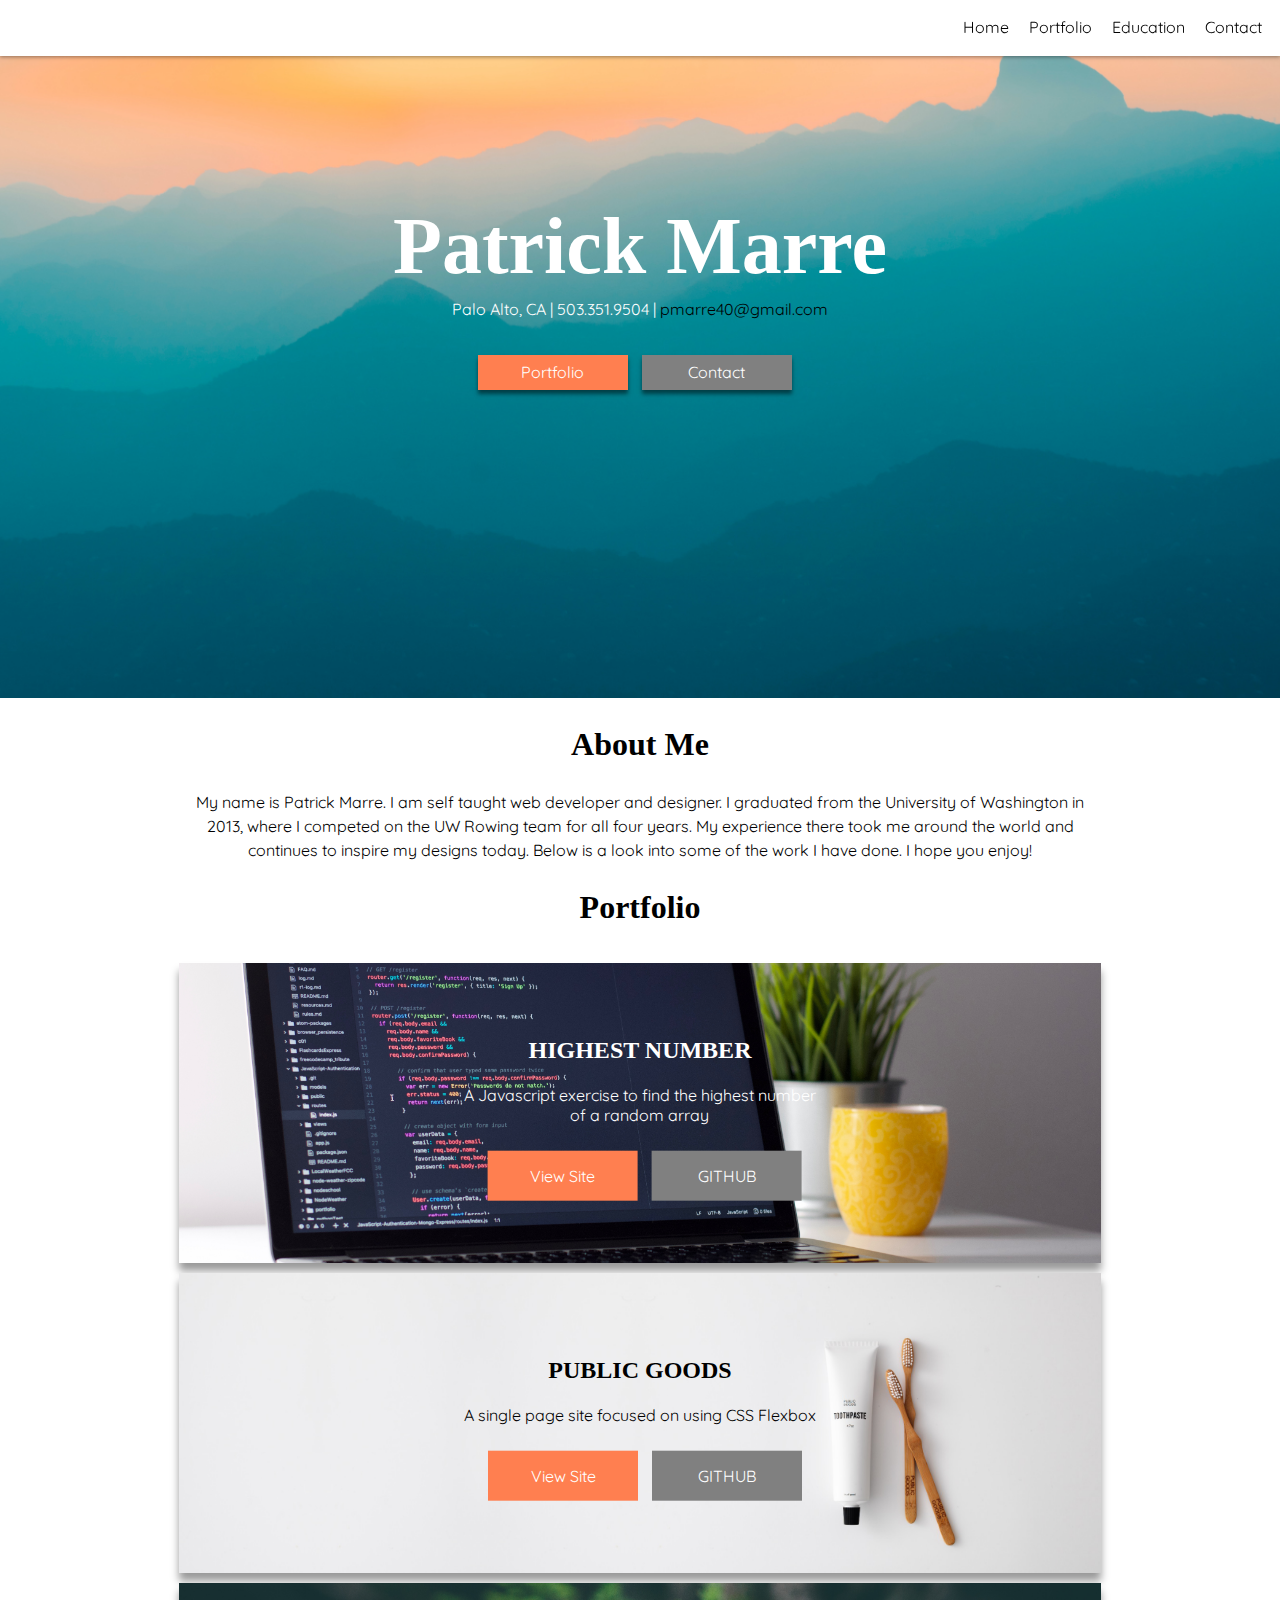
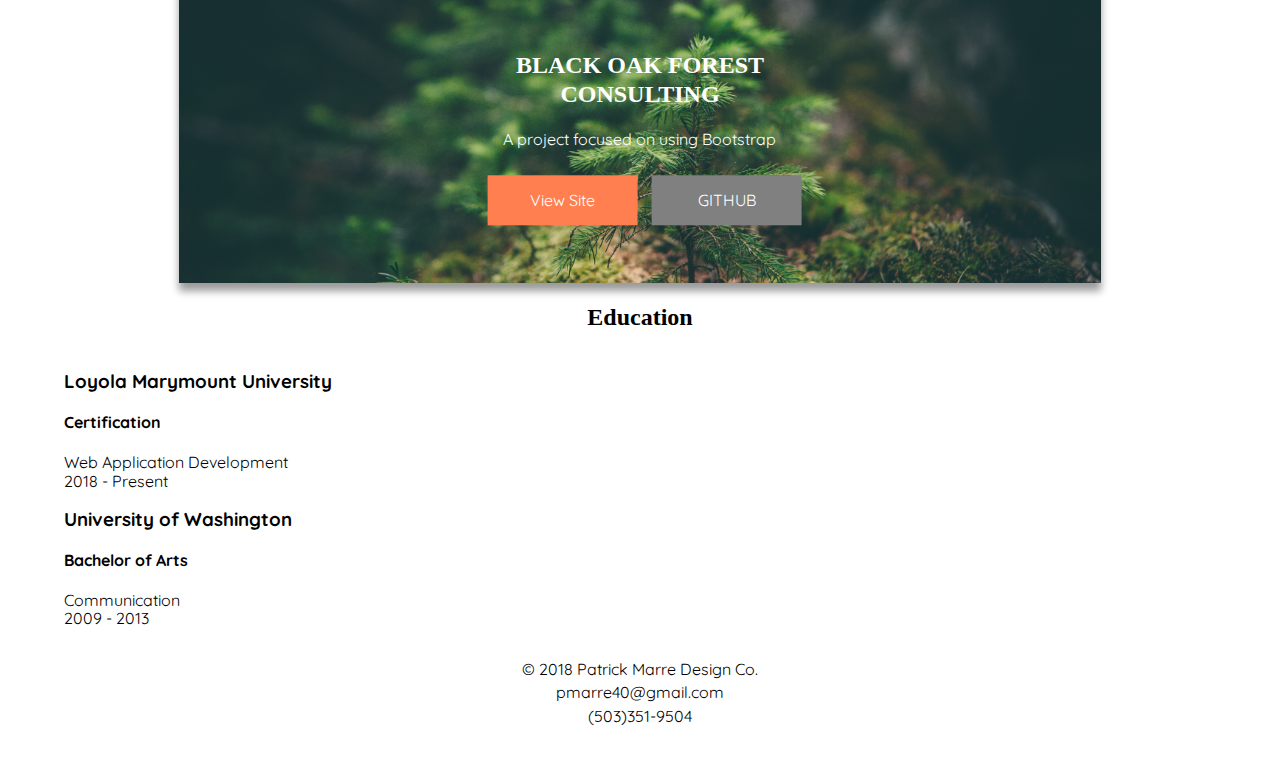
==== commit 4e5a84b8: "Added Education & Menu Scroll Function" ====
--- a/index.html
+++ b/index.html
@@ -31,18 +31,19 @@
             <nav class="navbar">
                 <!--     Full page nav           -->
                 <ul class="main-nav">
-                    <li class="nav-item"><a class="home-page" href="#">Home</a></li>
-                    <li class="nav-item"><a class="portfolio-page" href="#portfolio">Portfolio</a></li>
-                    <li class="nav-item"><a class="contact-page" href="#contact-info">Contact</li>
-                </ul>
-
+                    <li class="nav-item nav1"><a class="home-page" href="#">Home</a></li>
+                    <li class="nav-item nav2"><a class="portfolio-page" href="#portfolio">Portfolio</a></li>
+                    <li class="nav-item nav3"><a class="education-page" href="#education">Education</a></li>
+                    <li class="nav-item nav4"><a class="contact-page" href="#contact-info">Contact</li>
+                </ul> <!--- END FULL PAGE --->
                 <!--   Mobile Nav -->
                 <div class="overlay" id="myNav">
                     <a href="javascript:void(0)" class="closebtn" onclick="closeNav()">&times;</a>
                     <div class="overlay-content">
-                        <a href="#">Home</a>
-                        <a href="#portfolio">Portfolio</a>
-                        <a href="#contact-info">Contact</a>
+                        <a href="#" onclick="closeNav()">Home</a>
+                        <a href="#portfolio" onclick="closeNav()">Portfolio</a>
+                        <a href="#education" onclick="closeNav()">Education</a>
+                        <a href="#contact-info" onclick="closeNav()">Contact</a>
                     </div>
                 </div>
                 <div class="icon-container">
@@ -51,16 +52,15 @@
                         <div class="menu-bar"></div>
                         <div class="menu-bar"></div>
                     </div>
-
                 </div>
             </nav>
         </header>
 
-        <div class="banner">
+        <div class="banner" id="banner">
             <div class="container">
                 <div class="title-heading">
                     <h1 class="headline">Patrick Marre</h1>
-
+                    <p class="sub-head">Palo Alto, CA | 503.351.9504 | <a class="email" href="mailto:pmarre40@gmail.com">pmarre40@gmail.com</a></p>
                 </div>
                 <div class="button-contain">
                     <button class="main-btn port-btn"><a href="#portfolio" class="external">Portfolio</a></button>
@@ -73,17 +73,17 @@
                 </div>
             </div>
         </div>
-        <section class="about container">
+        <section class="about container" id="about"><!-- START ABOUT SECTION -->
             <h2 class="about-me">About Me</h2>
             <p class="about-content">My name is Patrick Marre. I am self taught web developer and designer. I graduated from the University of Washington in 2013, where I competed on the UW Rowing team for all four years. My experience there took me around the world and continues to inspire my designs today. Below is a look into some of the work I have done. I hope you enjoy!</p>
-        </section>
-        <section class="portfolio container">
+        </section><!-- END ABOUT SECTION -->
+        <section class="portfolio container" id="portfolios"><!-- START PORTFOLIO SECTION -->
             <h2 class="port-header" id="portfolio">Portfolio</h2>
             <div class="port-contain">
                 <a class="portLinkTwo" href="highestNum.html">
                     <div class="port-item itemOne">
                         <div class="port-text">
-                            <h2 id="port1">Highest Number</h2>
+                            <h2 id="port1">HIGHEST NUMBER</h2>
                             <p id="port1p">A Javascript exercise to find the highest number of a random array</p>
                             <a class="p1-link" href="highestNum.html" target="_blank"><button class="p1-btn">View Site</button></a>
                             <a class="gh-link" href="https://github.com/pmarre/pmarre.github.io/blob/master/highestNum.html" target="_blank"><button class="github-btn">GITHUB</button></a>
@@ -105,7 +105,7 @@
                 <a class="portLinkThree" href="blackoak/index.html">
                     <div class="port-item itemThree">
                         <div class="port-text port-text2">
-                            <h2 id="port2">Black Oak Forest Consulting</h2>
+                            <h2 id="port2">BLACK OAK FOREST CONSULTING</h2>
                             <p id="port2p">A project focused on using Bootstrap</p>
                             <a class="p1-link" href="blackoak/index.html" target="_blank"><button class="p1-btn">View Site</button></a>
                             <button class="github-btn"><a class="gh-link" href="https://github.com/pmarre/pmarre.github.io/blob/master/blackoak/index.html" target="_blank">GITHUB</a></button>
@@ -113,7 +113,25 @@
                     </div>
                 </a>
             </div>
-        </section>
+        </section><!-- END PORTFOLIO SECTION -->
+        <section class="education container" id="education"><!-- START EDUCATION SECTION -->
+            <h2 class="education-header">Education</h2>
+            <article class="edu-list">
+                <div class="edu-item edu-one"> <!-- START EDU LIST ITEM ONE -->
+                <h3 class="edu-head">Loyola Marymount University</h3>
+                <h4>Certification</h4>
+                <span>Web Application Development</span>
+                </div> <!-- END EDU LIST ITEM ONE -->
+                <div class="edu-date edu-date-one">2018 - Present</div>
+                <div class="edu-item edu-two"> <!-- START EDU LIST ITEM TWO -->
+                <h3 class="edu-head">University of Washington</h3>
+                <h4>Bachelor of Arts</h4>
+                <span>Communication</span>
+                </div> <!-- END EDU LIST ITEM TWO -->
+                <div class="edu-date edu-date-two">2009 - 2013</div>
+                
+            </article>
+        </section> <!-- END EDUCATION SECTION -->
         <footer class="main-footer">
             <div id="contact-info">
                 <span>&copy; 2018 Patrick Marre Design Co.</span>
--- a/marre.css
+++ b/marre.css
@@ -39,7 +39,7 @@
 }
 
 button:hover {
-    opacity: .8;
+    box-shadow: inset 4px 4px 15px rgba(0, 0, 0, .5);
 
 }
 
@@ -66,6 +66,10 @@
     color: white;
 }
 
+.github-btn:hover {
+    box-shadow: inset 4px 4px 15px rgba(0, 0, 0, .5);
+}
+
 .p1-btn {
     width: 150px;
     height: 50px;
@@ -83,13 +87,16 @@
     opacity: 1;
 }
 
+.fab:hover {
+    color: coral;
+}
+
 /*---- Header ----*/
 
 .banner {
-    padding: 150px;
+    padding: 15%;
     width: 100%;
     background-image: url(willian-justen-de-vasconcellos-603962-unsplash.jpg);
-    background-color: tomato;
     color: white;
     background-repeat: no-repeat;
     background-position: center;
@@ -157,6 +164,10 @@
 /*---- Media Queries ----*/
 
 @media (max-width: 795px) {
+    .banner {
+        padding: 50px 0;
+    }
+
     .main-nav {
         display: none;
 
@@ -183,14 +194,17 @@
         background-color: coral;
         width: 20px;
     }
+
     .menu-bar:nth-child(2):hover {
         background-color: coral;
         width: 20px;
     }
+
     .menu-bar:nth-child(3):hover {
         background-color: coral;
         width: 20px;
     }
+
     /*---- Mobile Menu Overlay ----*/
     #myNav {
         height: 0;
@@ -237,9 +251,7 @@
         width: 90%;
     }
 
-    .banner {
-        padding: 30% 0;
-    }
+
 
     .headline,
     .subText {
@@ -293,8 +305,19 @@
         display: block;
     }
 
+    #port1,
+    #port1p {
+        color: white;
+    }
+
     #port2,
     #port2p {
+        color: white;
+    }
+
+    .itemOne {
+        background-image: url("clement-h-544786-unsplash.jpg");
+        background-position: center;
         color: white;
     }
 
@@ -303,6 +326,7 @@
         background-position: center;
         color: black;
     }
+
     .itemThree {
         background-image: url("tree.jpg");
         color: white;
@@ -381,6 +405,8 @@
 }
 
 @media (min-width: 795px) {
+
+
     #myNav {
         display: none;
     }
@@ -508,7 +534,6 @@
     }
 
     .port-text {
-
         line-height: .5;
         margin: 0 auto;
         text-align: center;
@@ -520,8 +545,19 @@
         min-width: 40%;
     }
 
+    #port1,
+    #port1p {
+        color: white;
+    }
+
     #port2,
     #port2p {
+        color: white;
+    }
+
+    .itemOne {
+        background-image: url("clement-h-544786-unsplash.jpg");
+        background-position: center;
         color: white;
     }
 
@@ -530,6 +566,7 @@
         background-position: center;
         color: black;
     }
+
     .itemThree {
         background-image: url("tree.jpg");
         color: white;
